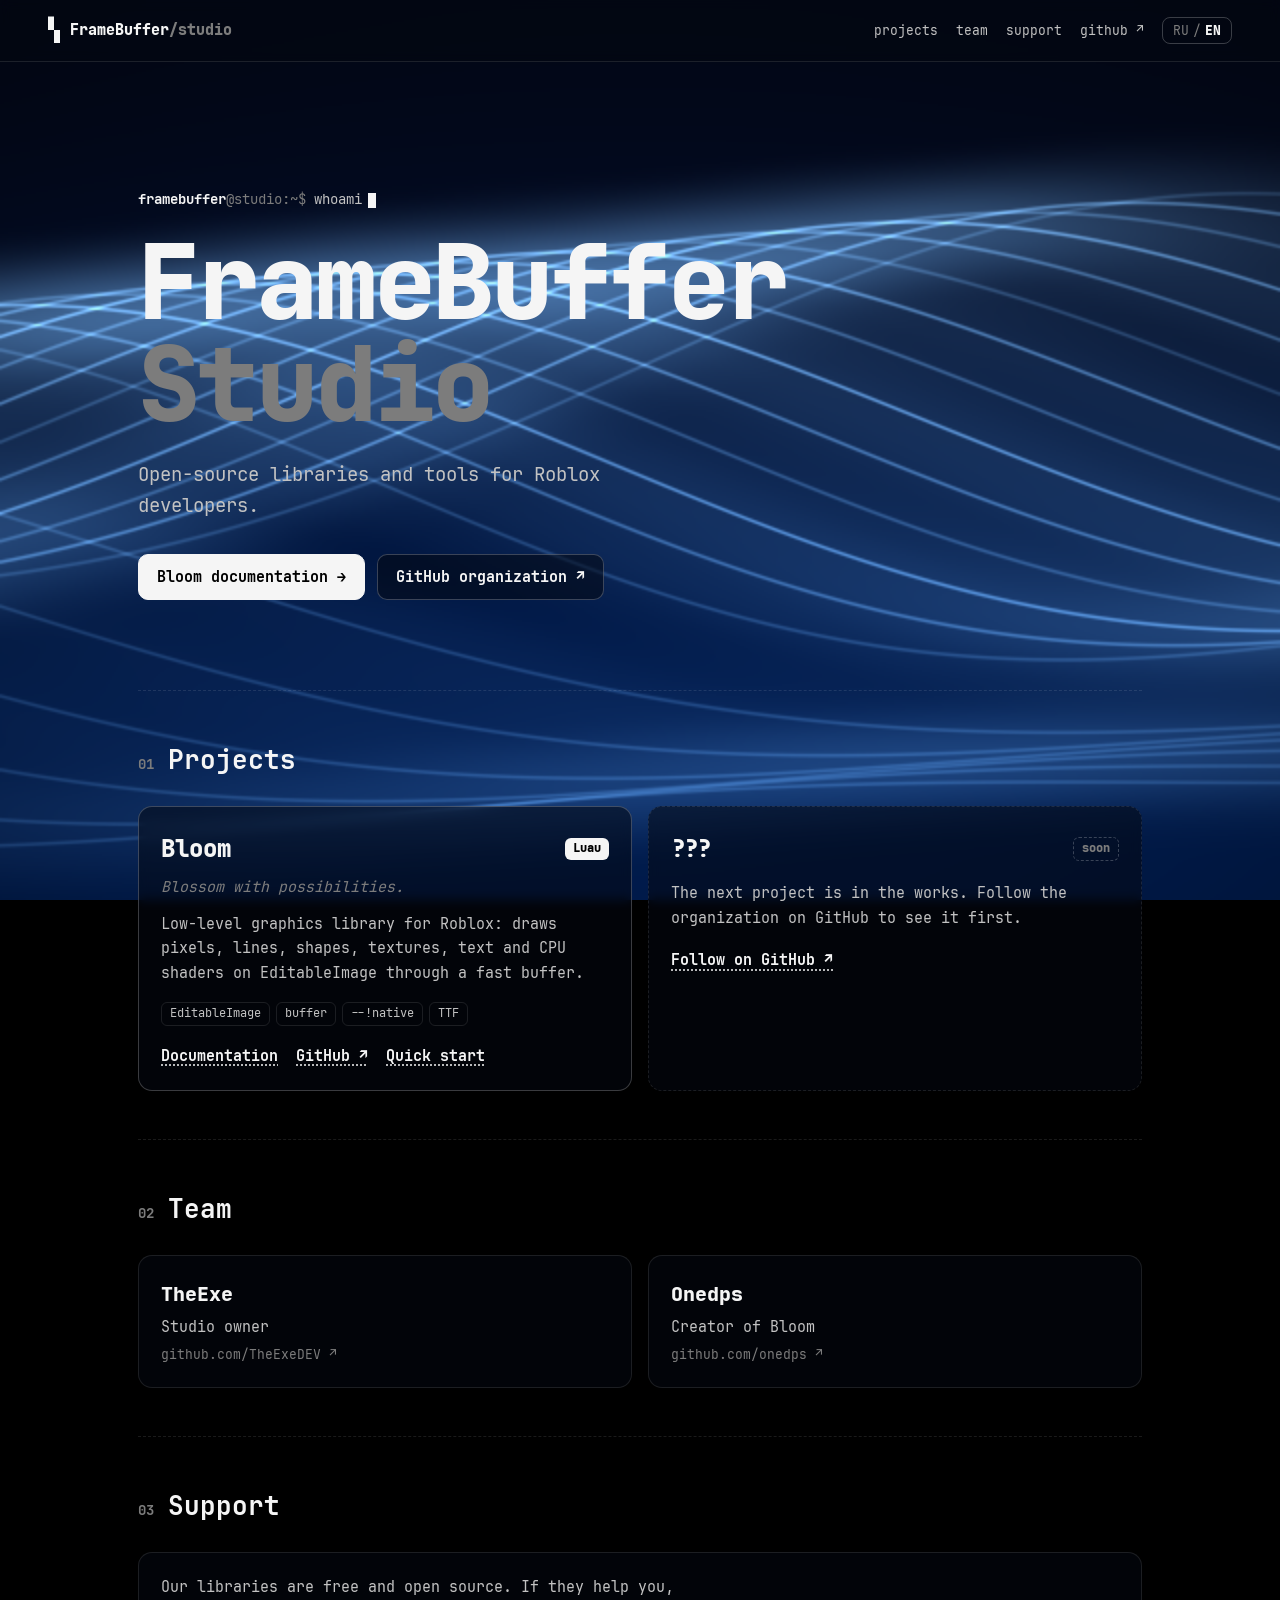
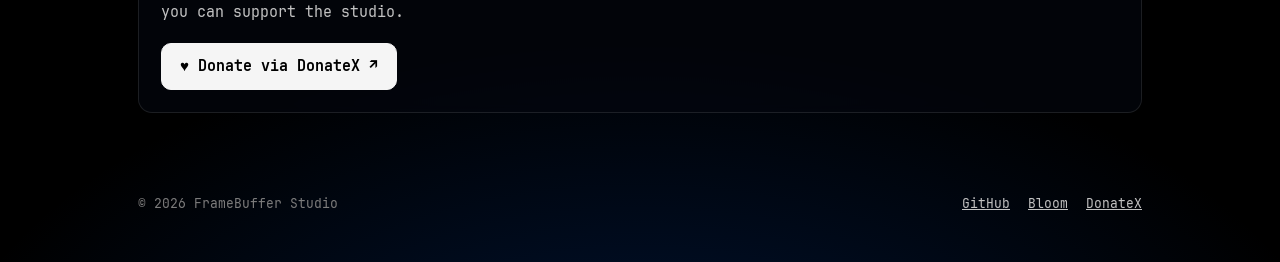
==== index.html @ 357c7b64 "Add FrameBuffer Studio home page" ====
<!doctype html>
<html lang="en">
  <head>
    <meta charset="utf-8">
    <meta name="viewport" content="width=device-width, initial-scale=1, viewport-fit=cover">
    <meta http-equiv="Content-Security-Policy" content="default-src 'none'; script-src 'self'; style-src 'self'; font-src 'self'; img-src 'self' data:; connect-src 'self'; base-uri 'none'; form-action 'none'; require-trusted-types-for 'script'; trusted-types 'none'">
    <meta name="referrer" content="no-referrer">
    <meta name="color-scheme" content="dark">
    <meta name="theme-color" content="#000000">
    <meta name="description" content="FrameBuffer Studio - open-source libraries and tools for Roblox. Home of Bloom, a low-level graphics library for EditableImage.">
    <title>FrameBuffer Studio</title>
    <link rel="icon" href="./assets/favicon.svg" type="image/svg+xml">
    <link rel="stylesheet" href="./assets/site.css">
    <script type="module" src="./assets/site.js"></script>
  </head>
  <body>
    <canvas class="backdrop" id="backdrop" aria-hidden="true"></canvas>

    <header class="topbar">
      <a class="brand" href="./">
        <span class="brand-mark" aria-hidden="true">▚</span>
        <span>FrameBuffer<span class="brand-dim">/studio</span></span>
      </a>
      <nav class="topnav" aria-label="Sections">
        <a href="#projects" data-i18n="nav.projects">projects</a>
        <a href="#team" data-i18n="nav.team">team</a>
        <a href="#support" data-i18n="nav.support">support</a>
        <a href="https://github.com/FrameBuffer-Studio" target="_blank" rel="noopener noreferrer">github ↗</a>
        <button class="lang" id="lang" type="button" aria-label="Switch language"><span data-lang="ru">RU</span><span class="lang-sep">/</span><span data-lang="en">EN</span></button>
      </nav>
    </header>

    <main class="page">
      <section class="hero">
        <p class="prompt"><span class="prompt-user">framebuffer</span><span class="prompt-dim">@studio:~$</span> <span data-i18n="hero.command">whoami</span><span class="cursor" aria-hidden="true"></span></p>
        <h1 class="title">FrameBuffer<br><span class="title-dim">Studio</span></h1>
        <p class="lead" data-i18n="hero.lead">Open-source libraries and tools for Roblox developers.</p>
        <div class="actions">
          <a class="button primary" href="./Bloom/" data-i18n="hero.docs">Bloom documentation →</a>
          <a class="button" href="https://github.com/FrameBuffer-Studio" target="_blank" rel="noopener noreferrer" data-i18n="hero.github">GitHub organization ↗</a>
        </div>
      </section>

      <section class="section" id="projects" aria-labelledby="projects-title">
        <h2 class="section-title" id="projects-title"><span class="section-index">01</span><span data-i18n="projects.title">Projects</span></h2>
        <div class="grid">
          <article class="card featured">
            <div class="card-head">
              <span class="card-name">Bloom</span>
              <span class="badge">Luau</span>
            </div>
            <p class="card-tagline">Blossom with possibilities.</p>
            <p class="card-text" data-i18n="bloom.text">Low-level graphics library for Roblox: draws pixels, lines, shapes, textures, text and CPU shaders on EditableImage through a fast buffer.</p>
            <ul class="tags">
              <li>EditableImage</li>
              <li>buffer</li>
              <li>--!native</li>
              <li>TTF</li>
            </ul>
            <div class="card-links">
              <a href="./Bloom/" data-i18n="bloom.docs">Documentation</a>
              <a href="https://github.com/FrameBuffer-Studio/Bloom" target="_blank" rel="noopener noreferrer">GitHub ↗</a>
              <a href="./Bloom/#/first-picture" data-i18n="bloom.start">Quick start</a>
            </div>
          </article>
          <article class="card placeholder">
            <div class="card-head">
              <span class="card-name">???</span>
              <span class="badge muted" data-i18n="soon.badge">soon</span>
            </div>
            <p class="card-text" data-i18n="soon.text">The next project is in the works. Follow the organization on GitHub to see it first.</p>
            <div class="card-links">
              <a href="https://github.com/FrameBuffer-Studio" target="_blank" rel="noopener noreferrer" data-i18n="soon.follow">Follow on GitHub ↗</a>
            </div>
          </article>
        </div>
      </section>

      <section class="section" id="team" aria-labelledby="team-title">
        <h2 class="section-title" id="team-title"><span class="section-index">02</span><span data-i18n="team.title">Team</span></h2>
        <div class="grid team">
          <a class="person" href="https://github.com/TheExeDEV" target="_blank" rel="noopener noreferrer">
            <span class="person-name">TheExe</span>
            <span class="person-role" data-i18n="team.owner">Studio owner</span>
            <span class="person-link">github.com/TheExeDEV ↗</span>
          </a>
          <a class="person" href="https://github.com/onedps" target="_blank" rel="noopener noreferrer">
            <span class="person-name">Onedps</span>
            <span class="person-role" data-i18n="team.creator">Creator of Bloom</span>
            <span class="person-link">github.com/onedps ↗</span>
          </a>
        </div>
      </section>

      <section class="section" id="support" aria-labelledby="support-title">
        <h2 class="section-title" id="support-title"><span class="section-index">03</span><span data-i18n="support.title">Support</span></h2>
        <div class="support">
          <p class="card-text" data-i18n="support.text">Our libraries are free and open source. If they help you, you can support the studio.</p>
          <a class="button primary" href="https://donatex.gg/donate/fbstd" target="_blank" rel="noopener noreferrer" data-i18n="support.donate">♥ Donate via DonateX ↗</a>
        </div>
      </section>
    </main>

    <footer class="footer">
      <span>© 2026 FrameBuffer Studio</span>
      <span class="footer-links">
        <a href="https://github.com/FrameBuffer-Studio" target="_blank" rel="noopener noreferrer">GitHub</a>
        <a href="./Bloom/">Bloom</a>
        <a href="https://donatex.gg/donate/fbstd" target="_blank" rel="noopener noreferrer">DonateX</a>
      </span>
    </footer>
  </body>
</html>
---- assets/site.css ----
@font-face {
  font-family: "JetBrains Mono";
  font-style: normal;
  font-weight: 400;
  font-display: swap;
  src: url("./fonts/JetBrainsMono-Regular.woff2") format("woff2");
}

@font-face {
  font-family: "JetBrains Mono";
  font-style: normal;
  font-weight: 700;
  font-display: swap;
  src: url("./fonts/JetBrainsMono-Bold.woff2") format("woff2");
}

@font-face {
  font-family: "JetBrains Mono";
  font-style: normal;
  font-weight: 800;
  font-display: swap;
  src: url("./fonts/JetBrainsMono-ExtraBold.woff2") format("woff2");
}

:root {
  color-scheme: dark;
  --font: "JetBrains Mono", ui-monospace, "Cascadia Code", Consolas, monospace;
  --bg: #000000;
  --fg: #f5f5f5;
  --fg-dim: #c2c2c2;
  --muted: #7c7c7c;
  --panel: rgba(4, 8, 18, 0.55);
  --panel-strong: rgba(4, 8, 18, 0.75);
  --border: rgba(255, 255, 255, 0.22);
  --border-soft: rgba(255, 255, 255, 0.1);
  --gutter: clamp(16px, 4vw, 48px);
}

*,
*::before,
*::after {
  box-sizing: border-box;
}

html {
  scroll-behavior: smooth;
}

body {
  margin: 0;
  min-height: 100dvh;
  background: radial-gradient(1200px 700px at 50% 110%, rgba(0, 60, 160, 0.35), transparent 60%), var(--bg);
  color: var(--fg);
  font-family: var(--font);
  font-size: 15px;
  line-height: 1.65;
  -webkit-font-smoothing: antialiased;
}

::selection {
  background: rgba(255, 255, 255, 0.25);
}

:focus-visible {
  outline: 2px solid var(--fg);
  outline-offset: 3px;
  border-radius: 4px;
}

a {
  color: inherit;
}

.backdrop {
  position: fixed;
  inset: 0;
  width: 100%;
  height: 100%;
  z-index: -1;
  pointer-events: none;
}

.topbar {
  position: sticky;
  top: 0;
  z-index: 10;
  display: flex;
  align-items: center;
  justify-content: space-between;
  gap: 16px;
  padding: 14px var(--gutter);
  border-bottom: 1px solid var(--border-soft);
  background: var(--panel);
  backdrop-filter: blur(6px);
}

.brand {
  display: inline-flex;
  align-items: center;
  gap: 10px;
  font-weight: 800;
  text-decoration: none;
  white-space: nowrap;
}

.brand-mark {
  font-size: 20px;
}

.brand-dim,
.title-dim,
.prompt-dim {
  color: var(--muted);
}

.topnav {
  display: flex;
  flex-wrap: wrap;
  align-items: center;
  justify-content: flex-end;
  gap: 4px 18px;
  font-size: 13px;
}

.topnav a {
  color: var(--fg-dim);
  text-decoration: none;
}

.topnav a:hover {
  color: var(--fg);
  text-decoration: underline;
  text-underline-offset: 4px;
}

.lang {
  padding: 2px 10px;
  border: 1px solid var(--border);
  border-radius: 8px;
  background: transparent;
  color: var(--muted);
  font: inherit;
  cursor: pointer;
}

.lang [aria-current="true"] {
  color: var(--fg);
  font-weight: 800;
}

.lang-sep {
  margin: 0 4px;
}

.page {
  width: min(1100px, 100%);
  margin: 0 auto;
  padding: 0 var(--gutter);
}

.hero {
  padding: clamp(64px, 14vh, 140px) 0 clamp(48px, 10vh, 96px);
}

.prompt {
  margin: 0 0 20px;
  color: var(--fg-dim);
  font-size: 14px;
}

.prompt-user {
  color: var(--fg);
  font-weight: 700;
}

.cursor {
  display: inline-block;
  width: 0.6em;
  height: 1.1em;
  margin-left: 6px;
  vertical-align: text-bottom;
  background: var(--fg);
  animation: blink 1.1s steps(1) infinite;
}

.title {
  margin: 0;
  font-size: clamp(44px, 9vw, 104px);
  font-weight: 800;
  line-height: 0.98;
  letter-spacing: -0.03em;
}

.lead {
  max-width: 46ch;
  margin: 24px 0 32px;
  color: var(--fg-dim);
  font-size: clamp(16px, 2vw, 19px);
}

.actions {
  display: flex;
  flex-wrap: wrap;
  gap: 12px;
}

.button {
  display: inline-flex;
  align-items: center;
  padding: 10px 18px;
  border: 1px solid var(--border);
  border-radius: 10px;
  background: var(--panel);
  color: var(--fg);
  font-weight: 700;
  text-decoration: none;
  transition: background 160ms ease, color 160ms ease, transform 160ms ease;
}

.button:hover {
  transform: translateY(-1px);
  background: var(--panel-strong);
}

.button.primary {
  border-color: var(--fg);
  background: var(--fg);
  color: #000000;
}

.button.primary:hover {
  background: #d9d9d9;
}

.section {
  padding: 48px 0;
  border-top: 1px dashed var(--border-soft);
}

.section-title {
  display: flex;
  align-items: baseline;
  gap: 14px;
  margin: 0 0 24px;
  font-size: 26px;
}

.section-index {
  color: var(--muted);
  font-size: 14px;
}

.grid {
  display: grid;
  grid-template-columns: repeat(auto-fit, minmax(min(320px, 100%), 1fr));
  gap: 16px;
}

.card,
.person,
.support {
  padding: 22px;
  border: 1px solid var(--border-soft);
  border-radius: 14px;
  background: var(--panel);
  backdrop-filter: blur(6px);
}

.card.featured {
  border-color: var(--border);
}

.card.placeholder {
  border-style: dashed;
}

.card-head {
  display: flex;
  align-items: center;
  justify-content: space-between;
  gap: 12px;
}

.card-name {
  font-size: 24px;
  font-weight: 800;
}

.badge {
  padding: 1px 8px;
  border-radius: 6px;
  background: var(--fg);
  color: #000000;
  font-size: 12px;
  font-weight: 800;
}

.badge.muted {
  border: 1px dashed var(--border);
  background: transparent;
  color: var(--muted);
}

.card-tagline {
  margin: 6px 0 0;
  color: var(--muted);
  font-style: italic;
}

.card-text {
  margin: 12px 0 0;
  color: var(--fg-dim);
}

.tags {
  display: flex;
  flex-wrap: wrap;
  gap: 6px;
  margin: 16px 0 0;
  padding: 0;
  list-style: none;
}

.tags li {
  padding: 1px 8px;
  border: 1px solid var(--border-soft);
  border-radius: 6px;
  color: var(--fg-dim);
  font-size: 12px;
}

.card-links {
  display: flex;
  flex-wrap: wrap;
  gap: 8px 18px;
  margin-top: 18px;
  font-weight: 700;
}

.card-links a {
  text-decoration: underline;
  text-decoration-style: dotted;
  text-underline-offset: 4px;
}

.card-links a:hover {
  text-decoration-style: solid;
}

.person {
  display: grid;
  gap: 4px;
  text-decoration: none;
  transition: border-color 160ms ease, transform 160ms ease;
}

.person:hover {
  border-color: var(--fg);
  transform: translateY(-2px);
}

.person-name {
  font-size: 20px;
  font-weight: 800;
}

.person-role {
  color: var(--fg-dim);
}

.person-link {
  color: var(--muted);
  font-size: 13px;
}

.support {
  display: grid;
  justify-items: start;
  gap: 18px;
}

.support .card-text {
  margin: 0;
  max-width: 60ch;
}

.footer {
  display: flex;
  flex-wrap: wrap;
  justify-content: space-between;
  gap: 12px;
  width: min(1100px, 100%);
  margin: 0 auto;
  padding: 32px var(--gutter) 48px;
  color: var(--muted);
  font-size: 13px;
}

.footer-links {
  display: flex;
  gap: 18px;
}

.footer-links a {
  color: var(--fg-dim);
}

@keyframes blink {
  50% {
    opacity: 0;
  }
}

@media (max-width: 640px) {
  .topbar {
    flex-direction: column;
    align-items: flex-start;
  }

  .topnav {
    justify-content: flex-start;
  }
}
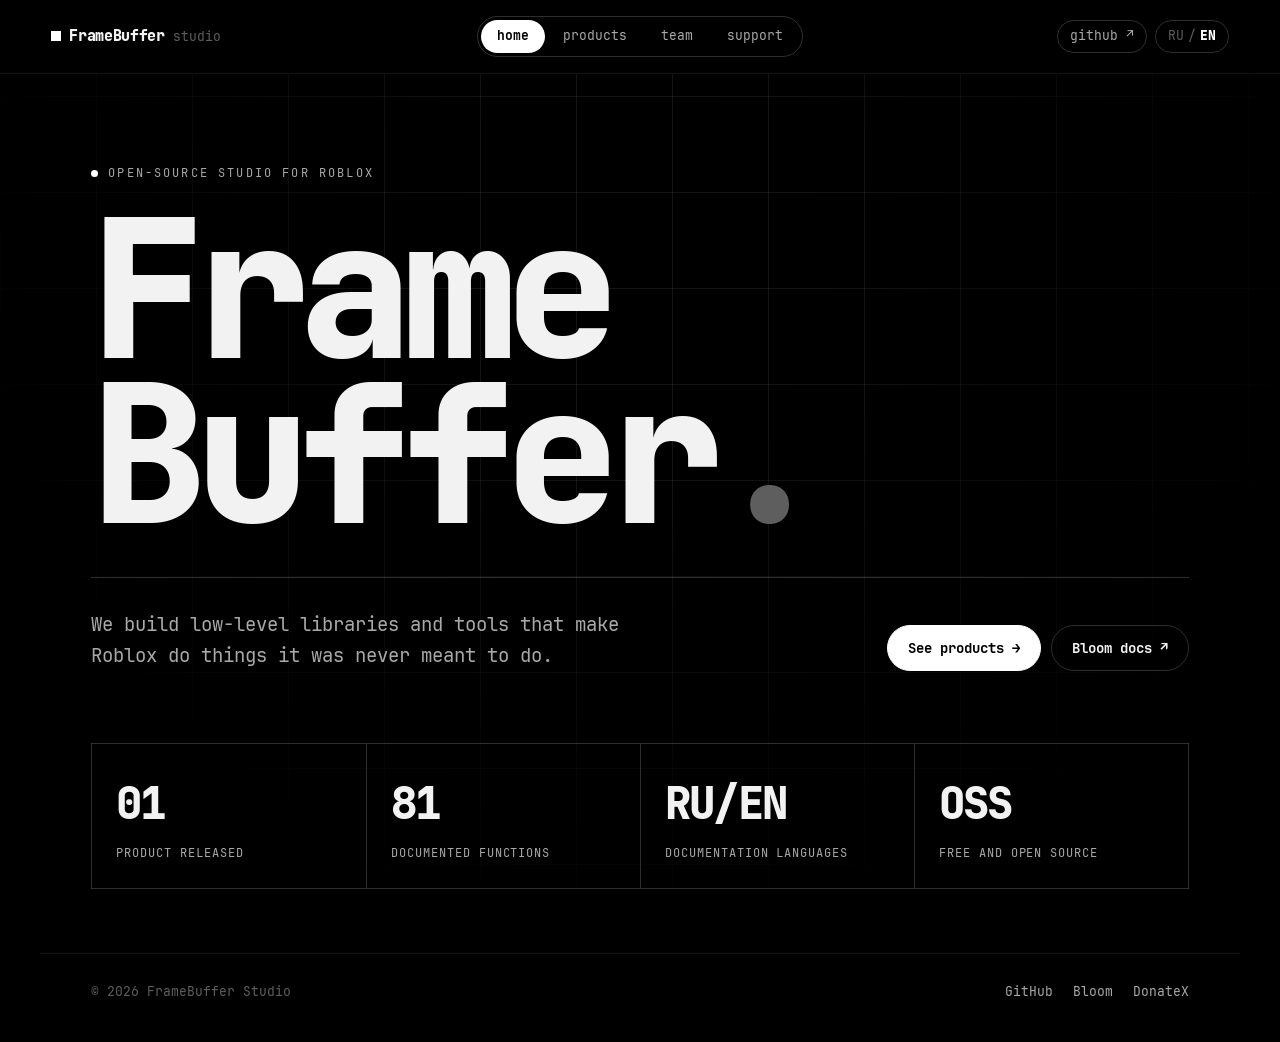
==== commit aa68230c: "Redesign home page with products tab" ====
--- a/index.html
+++ b/index.html
@@ -14,77 +14,104 @@
     <script type="module" src="./assets/site.js"></script>
   </head>
   <body>
-    <canvas class="backdrop" id="backdrop" aria-hidden="true"></canvas>
+    <div class="grid-lines" aria-hidden="true"></div>
 
     <header class="topbar">
-      <a class="brand" href="./">
-        <span class="brand-mark" aria-hidden="true">▚</span>
-        <span>FrameBuffer<span class="brand-dim">/studio</span></span>
+      <a class="brand" href="#/home">
+        <span class="brand-mark" aria-hidden="true"></span>
+        <span class="brand-name">FrameBuffer</span>
+        <span class="brand-dim">studio</span>
       </a>
-      <nav class="topnav" aria-label="Sections">
-        <a href="#projects" data-i18n="nav.projects">projects</a>
-        <a href="#team" data-i18n="nav.team">team</a>
-        <a href="#support" data-i18n="nav.support">support</a>
-        <a href="https://github.com/FrameBuffer-Studio" target="_blank" rel="noopener noreferrer">github ↗</a>
-        <button class="lang" id="lang" type="button" aria-label="Switch language"><span data-lang="ru">RU</span><span class="lang-sep">/</span><span data-lang="en">EN</span></button>
+      <nav class="tabs" role="tablist" aria-label="Sections">
+        <a class="tab" role="tab" href="#/home" data-view="home" data-i18n="tab.home">home</a>
+        <a class="tab" role="tab" href="#/products" data-view="products" data-i18n="tab.products">products</a>
+        <a class="tab" role="tab" href="#/team" data-view="team" data-i18n="tab.team">team</a>
+        <a class="tab" role="tab" href="#/support" data-view="support" data-i18n="tab.support">support</a>
       </nav>
+      <div class="topbar-actions">
+        <a class="pill" href="https://github.com/FrameBuffer-Studio" target="_blank" rel="noopener noreferrer">github ↗</a>
+        <button class="pill lang" id="lang" type="button" aria-label="Switch language"><span data-lang="ru">RU</span><span class="lang-sep">/</span><span data-lang="en">EN</span></button>
+      </div>
     </header>
 
     <main class="page">
-      <section class="hero">
-        <p class="prompt"><span class="prompt-user">framebuffer</span><span class="prompt-dim">@studio:~$</span> <span data-i18n="hero.command">whoami</span><span class="cursor" aria-hidden="true"></span></p>
-        <h1 class="title">FrameBuffer<br><span class="title-dim">Studio</span></h1>
-        <p class="lead" data-i18n="hero.lead">Open-source libraries and tools for Roblox developers.</p>
-        <div class="actions">
-          <a class="button primary" href="./Bloom/" data-i18n="hero.docs">Bloom documentation →</a>
-          <a class="button" href="https://github.com/FrameBuffer-Studio" target="_blank" rel="noopener noreferrer" data-i18n="hero.github">GitHub organization ↗</a>
+      <section class="view" id="view-home" role="tabpanel" data-view="home">
+        <div class="hero">
+          <p class="eyebrow"><span class="dot" aria-hidden="true"></span><span data-i18n="home.eyebrow">open-source studio for roblox</span></p>
+          <h1 class="display">Frame<br>Buffer<span class="display-dot">.</span></h1>
+          <div class="hero-row">
+            <p class="lead" data-i18n="home.lead">We build low-level libraries and tools that make Roblox do things it was never meant to do.</p>
+            <div class="hero-actions">
+              <a class="button solid" href="#/products" data-i18n="home.products">See products →</a>
+              <a class="button" href="./Bloom/" data-i18n="home.docs">Bloom docs ↗</a>
+            </div>
+          </div>
+        </div>
+
+        <div class="stats">
+          <div class="stat"><span class="stat-value">01</span><span class="stat-label" data-i18n="stat.products">product released</span></div>
+          <div class="stat"><span class="stat-value">81</span><span class="stat-label" data-i18n="stat.functions">documented functions</span></div>
+          <div class="stat"><span class="stat-value">RU/EN</span><span class="stat-label" data-i18n="stat.languages">documentation languages</span></div>
+          <div class="stat"><span class="stat-value">OSS</span><span class="stat-label" data-i18n="stat.license">free and open source</span></div>
         </div>
       </section>
 
-      <section class="section" id="projects" aria-labelledby="projects-title">
-        <h2 class="section-title" id="projects-title"><span class="section-index">01</span><span data-i18n="projects.title">Projects</span></h2>
-        <div class="grid">
-          <article class="card featured">
-            <div class="card-head">
-              <span class="card-name">Bloom</span>
-              <span class="badge">Luau</span>
+      <section class="view" id="view-products" role="tabpanel" data-view="products" hidden>
+        <header class="view-head">
+          <p class="eyebrow"><span class="index">01</span><span data-i18n="products.eyebrow">everything we ship</span></p>
+          <h2 class="heading" data-i18n="products.title">Products</h2>
+        </header>
+
+        <div class="products">
+          <article class="product">
+            <div class="product-top">
+              <span class="product-number">P-001</span>
+              <span class="status live" data-i18n="status.live">released</span>
             </div>
-            <p class="card-tagline">Blossom with possibilities.</p>
-            <p class="card-text" data-i18n="bloom.text">Low-level graphics library for Roblox: draws pixels, lines, shapes, textures, text and CPU shaders on EditableImage through a fast buffer.</p>
-            <ul class="tags">
-              <li>EditableImage</li>
-              <li>buffer</li>
-              <li>--!native</li>
-              <li>TTF</li>
-            </ul>
-            <div class="card-links">
-              <a href="./Bloom/" data-i18n="bloom.docs">Documentation</a>
-              <a href="https://github.com/FrameBuffer-Studio/Bloom" target="_blank" rel="noopener noreferrer">GitHub ↗</a>
-              <a href="./Bloom/#/first-picture" data-i18n="bloom.start">Quick start</a>
+            <h3 class="product-name">Bloom</h3>
+            <p class="product-tagline">Blossom with possibilities.</p>
+            <p class="product-text" data-i18n="bloom.text">Low-level graphics library for Roblox: draws pixels, lines, shapes, textures, text and CPU shaders on EditableImage through a fast buffer.</p>
+            <dl class="specs">
+              <div><dt data-i18n="spec.language">language</dt><dd>Luau · --!strict · --!native</dd></div>
+              <div><dt data-i18n="spec.target">target</dt><dd>EditableImage + buffer</dd></div>
+              <div><dt data-i18n="spec.features">features</dt><dd data-i18n="bloom.features">tiles, shapes, textures, TTF fonts, CPU shaders, scheduler</dd></div>
+              <div><dt data-i18n="spec.license">license</dt><dd>Apache-2.0</dd></div>
+            </dl>
+            <div class="product-links">
+              <a class="button solid" href="./Bloom/" data-i18n="bloom.docs">Documentation →</a>
+              <a class="button" href="./Bloom/#/first-picture" data-i18n="bloom.start">Quick start</a>
+              <a class="button" href="https://github.com/FrameBuffer-Studio/Bloom" target="_blank" rel="noopener noreferrer">GitHub ↗</a>
             </div>
           </article>
-          <article class="card placeholder">
-            <div class="card-head">
-              <span class="card-name">???</span>
-              <span class="badge muted" data-i18n="soon.badge">soon</span>
+
+          <article class="product upcoming">
+            <div class="product-top">
+              <span class="product-number">P-002</span>
+              <span class="status" data-i18n="status.soon">in development</span>
             </div>
-            <p class="card-text" data-i18n="soon.text">The next project is in the works. Follow the organization on GitHub to see it first.</p>
-            <div class="card-links">
-              <a href="https://github.com/FrameBuffer-Studio" target="_blank" rel="noopener noreferrer" data-i18n="soon.follow">Follow on GitHub ↗</a>
+            <h3 class="product-name">???</h3>
+            <p class="product-text" data-i18n="soon.text">The next product is in the works. Follow the organization on GitHub to see it first.</p>
+            <div class="product-links">
+              <a class="button" href="https://github.com/FrameBuffer-Studio" target="_blank" rel="noopener noreferrer" data-i18n="soon.follow">Follow on GitHub ↗</a>
             </div>
           </article>
         </div>
       </section>
 
-      <section class="section" id="team" aria-labelledby="team-title">
-        <h2 class="section-title" id="team-title"><span class="section-index">02</span><span data-i18n="team.title">Team</span></h2>
-        <div class="grid team">
+      <section class="view" id="view-team" role="tabpanel" data-view="team" hidden>
+        <header class="view-head">
+          <p class="eyebrow"><span class="index">02</span><span data-i18n="team.eyebrow">people behind the studio</span></p>
+          <h2 class="heading" data-i18n="team.title">Team</h2>
+        </header>
+        <div class="people">
           <a class="person" href="https://github.com/TheExeDEV" target="_blank" rel="noopener noreferrer">
+            <span class="person-initial" aria-hidden="true">T</span>
             <span class="person-name">TheExe</span>
             <span class="person-role" data-i18n="team.owner">Studio owner</span>
             <span class="person-link">github.com/TheExeDEV ↗</span>
           </a>
           <a class="person" href="https://github.com/onedps" target="_blank" rel="noopener noreferrer">
+            <span class="person-initial" aria-hidden="true">O</span>
             <span class="person-name">Onedps</span>
             <span class="person-role" data-i18n="team.creator">Creator of Bloom</span>
             <span class="person-link">github.com/onedps ↗</span>
@@ -92,11 +119,14 @@
         </div>
       </section>
 
-      <section class="section" id="support" aria-labelledby="support-title">
-        <h2 class="section-title" id="support-title"><span class="section-index">03</span><span data-i18n="support.title">Support</span></h2>
+      <section class="view" id="view-support" role="tabpanel" data-view="support" hidden>
+        <header class="view-head">
+          <p class="eyebrow"><span class="index">03</span><span data-i18n="support.eyebrow">keep it free</span></p>
+          <h2 class="heading" data-i18n="support.title">Support</h2>
+        </header>
         <div class="support">
-          <p class="card-text" data-i18n="support.text">Our libraries are free and open source. If they help you, you can support the studio.</p>
-          <a class="button primary" href="https://donatex.gg/donate/fbstd" target="_blank" rel="noopener noreferrer" data-i18n="support.donate">♥ Donate via DonateX ↗</a>
+          <p class="lead" data-i18n="support.text">Our libraries are free and open source. If they help you, you can support the studio.</p>
+          <a class="button solid big" href="https://donatex.gg/donate/fbstd" target="_blank" rel="noopener noreferrer" data-i18n="support.donate">♥ Donate via DonateX ↗</a>
         </div>
       </section>
     </main>
--- a/assets/site.css
+++ b/assets/site.css
@@ -25,15 +25,15 @@
 :root {
   color-scheme: dark;
   --font: "JetBrains Mono", ui-monospace, "Cascadia Code", Consolas, monospace;
-  --bg: #000000;
-  --fg: #f5f5f5;
-  --fg-dim: #c2c2c2;
-  --muted: #7c7c7c;
-  --panel: rgba(4, 8, 18, 0.55);
-  --panel-strong: rgba(4, 8, 18, 0.75);
-  --border: rgba(255, 255, 255, 0.22);
-  --border-soft: rgba(255, 255, 255, 0.1);
-  --gutter: clamp(16px, 4vw, 48px);
+  --black: #000000;
+  --white: #ffffff;
+  --fg: #f2f2f2;
+  --fg-dim: #a8a8a8;
+  --muted: #5e5e5e;
+  --line: rgba(255, 255, 255, 0.08);
+  --line-strong: rgba(255, 255, 255, 0.18);
+  --gutter: clamp(16px, 4vw, 56px);
+  --ease: cubic-bezier(0.2, 0.9, 0.2, 1);
 }
 
 *,
@@ -42,346 +42,480 @@
   box-sizing: border-box;
 }
 
-html {
-  scroll-behavior: smooth;
-}
-
 body {
   margin: 0;
   min-height: 100dvh;
-  background: radial-gradient(1200px 700px at 50% 110%, rgba(0, 60, 160, 0.35), transparent 60%), var(--bg);
+  display: flex;
+  flex-direction: column;
+  background: var(--black);
   color: var(--fg);
   font-family: var(--font);
   font-size: 15px;
-  line-height: 1.65;
+  line-height: 1.6;
   -webkit-font-smoothing: antialiased;
 }
 
 ::selection {
-  background: rgba(255, 255, 255, 0.25);
+  background: var(--white);
+  color: var(--black);
 }
 
 :focus-visible {
-  outline: 2px solid var(--fg);
-  outline-offset: 3px;
-  border-radius: 4px;
+  outline: 1px solid var(--white);
+  outline-offset: 4px;
 }
 
 a {
   color: inherit;
 }
 
-.backdrop {
+.grid-lines {
   position: fixed;
   inset: 0;
-  width: 100%;
-  height: 100%;
   z-index: -1;
   pointer-events: none;
+  background-image:
+    linear-gradient(to right, var(--line) 1px, transparent 1px),
+    linear-gradient(to bottom, var(--line) 1px, transparent 1px);
+  background-size: 96px 96px;
+  mask-image: radial-gradient(ellipse at 50% 30%, #000 20%, transparent 75%);
 }
 
 .topbar {
   position: sticky;
   top: 0;
   z-index: 10;
-  display: flex;
+  display: grid;
+  grid-template-columns: 1fr auto 1fr;
   align-items: center;
-  justify-content: space-between;
   gap: 16px;
-  padding: 14px var(--gutter);
-  border-bottom: 1px solid var(--border-soft);
-  background: var(--panel);
-  backdrop-filter: blur(6px);
+  padding: 16px var(--gutter);
+  border-bottom: 1px solid var(--line);
+  background: rgba(0, 0, 0, 0.82);
+  backdrop-filter: blur(8px);
 }
 
 .brand {
   display: inline-flex;
+  align-items: baseline;
+  gap: 8px;
+  text-decoration: none;
+  white-space: nowrap;
+}
+
+.brand-mark {
+  width: 10px;
+  height: 10px;
+  align-self: center;
+  background: var(--white);
+}
+
+.brand-name {
+  font-weight: 800;
+  letter-spacing: -0.02em;
+}
+
+.brand-dim {
+  color: var(--muted);
+  font-size: 13px;
+}
+
+.tabs {
+  display: flex;
+  gap: 2px;
+  padding: 3px;
+  border: 1px solid var(--line-strong);
+  border-radius: 999px;
+}
+
+.tab {
+  padding: 6px 16px;
+  border-radius: 999px;
+  color: var(--fg-dim);
+  font-size: 13px;
+  text-decoration: none;
+  transition: background 200ms var(--ease), color 200ms var(--ease);
+}
+
+.tab:hover {
+  color: var(--fg);
+}
+
+.tab[aria-selected="true"] {
+  background: var(--white);
+  color: var(--black);
+  font-weight: 700;
+}
+
+.topbar-actions {
+  display: flex;
+  justify-content: flex-end;
+  gap: 8px;
+}
+
+.pill {
+  padding: 5px 12px;
+  border: 1px solid var(--line-strong);
+  border-radius: 999px;
+  background: transparent;
+  color: var(--fg-dim);
+  font: inherit;
+  font-size: 13px;
+  text-decoration: none;
+  cursor: pointer;
+  transition: border-color 200ms var(--ease), color 200ms var(--ease);
+}
+
+.pill:hover {
+  border-color: var(--white);
+  color: var(--fg);
+}
+
+.lang [data-lang] {
+  color: var(--muted);
+}
+
+.lang [aria-current="true"] {
+  color: var(--white);
+  font-weight: 800;
+}
+
+.lang-sep {
+  margin: 0 4px;
+  color: var(--muted);
+}
+
+.page {
+  flex: 1;
+  width: min(1200px, 100%);
+  margin: 0 auto;
+  padding: 0 var(--gutter);
+}
+
+.view {
+  padding: clamp(48px, 10vh, 120px) 0 64px;
+  animation: rise 500ms var(--ease) both;
+}
+
+.eyebrow {
+  display: flex;
   align-items: center;
   gap: 10px;
-  font-weight: 800;
-  text-decoration: none;
-  white-space: nowrap;
-}
-
-.brand-mark {
-  font-size: 20px;
-}
-
-.brand-dim,
-.title-dim,
-.prompt-dim {
-  color: var(--muted);
-}
-
-.topnav {
+  margin: 0 0 24px;
+  color: var(--fg-dim);
+  font-size: 12px;
+  letter-spacing: 0.18em;
+  text-transform: uppercase;
+}
+
+.dot {
+  width: 7px;
+  height: 7px;
+  border-radius: 50%;
+  background: var(--white);
+  animation: pulse 2.4s ease-in-out infinite;
+}
+
+.index {
+  padding: 1px 7px;
+  border: 1px solid var(--line-strong);
+  border-radius: 4px;
+  color: var(--fg);
+}
+
+.display {
+  margin: 0;
+  font-size: clamp(64px, 15vw, 200px);
+  font-weight: 800;
+  line-height: 0.86;
+  letter-spacing: -0.06em;
+}
+
+.display-dot {
+  color: var(--muted);
+}
+
+.hero-row {
+  display: grid;
+  grid-template-columns: minmax(0, 1fr) auto;
+  align-items: end;
+  gap: 32px;
+  margin-top: 40px;
+  padding-top: 32px;
+  border-top: 1px solid var(--line-strong);
+}
+
+.lead {
+  max-width: 48ch;
+  margin: 0;
+  color: var(--fg-dim);
+  font-size: clamp(16px, 1.8vw, 19px);
+}
+
+.hero-actions {
   display: flex;
   flex-wrap: wrap;
-  align-items: center;
-  justify-content: flex-end;
-  gap: 4px 18px;
-  font-size: 13px;
-}
-
-.topnav a {
-  color: var(--fg-dim);
-  text-decoration: none;
-}
-
-.topnav a:hover {
-  color: var(--fg);
-  text-decoration: underline;
-  text-underline-offset: 4px;
-}
-
-.lang {
-  padding: 2px 10px;
-  border: 1px solid var(--border);
-  border-radius: 8px;
-  background: transparent;
-  color: var(--muted);
-  font: inherit;
-  cursor: pointer;
-}
-
-.lang [aria-current="true"] {
-  color: var(--fg);
-  font-weight: 800;
-}
-
-.lang-sep {
-  margin: 0 4px;
-}
-
-.page {
-  width: min(1100px, 100%);
-  margin: 0 auto;
-  padding: 0 var(--gutter);
-}
-
-.hero {
-  padding: clamp(64px, 14vh, 140px) 0 clamp(48px, 10vh, 96px);
-}
-
-.prompt {
-  margin: 0 0 20px;
-  color: var(--fg-dim);
-  font-size: 14px;
-}
-
-.prompt-user {
-  color: var(--fg);
-  font-weight: 700;
-}
-
-.cursor {
-  display: inline-block;
-  width: 0.6em;
-  height: 1.1em;
-  margin-left: 6px;
-  vertical-align: text-bottom;
-  background: var(--fg);
-  animation: blink 1.1s steps(1) infinite;
-}
-
-.title {
-  margin: 0;
-  font-size: clamp(44px, 9vw, 104px);
-  font-weight: 800;
-  line-height: 0.98;
-  letter-spacing: -0.03em;
-}
-
-.lead {
-  max-width: 46ch;
-  margin: 24px 0 32px;
-  color: var(--fg-dim);
-  font-size: clamp(16px, 2vw, 19px);
-}
-
-.actions {
-  display: flex;
-  flex-wrap: wrap;
-  gap: 12px;
+  gap: 10px;
 }
 
 .button {
   display: inline-flex;
   align-items: center;
-  padding: 10px 18px;
-  border: 1px solid var(--border);
-  border-radius: 10px;
-  background: var(--panel);
+  justify-content: center;
+  padding: 11px 20px;
+  border: 1px solid var(--line-strong);
+  border-radius: 999px;
   color: var(--fg);
+  font-size: 14px;
   font-weight: 700;
   text-decoration: none;
-  transition: background 160ms ease, color 160ms ease, transform 160ms ease;
+  white-space: nowrap;
+  transition: background 200ms var(--ease), color 200ms var(--ease), border-color 200ms var(--ease);
 }
 
 .button:hover {
-  transform: translateY(-1px);
-  background: var(--panel-strong);
-}
-
-.button.primary {
-  border-color: var(--fg);
-  background: var(--fg);
-  color: #000000;
-}
-
-.button.primary:hover {
-  background: #d9d9d9;
-}
-
-.section {
-  padding: 48px 0;
-  border-top: 1px dashed var(--border-soft);
-}
-
-.section-title {
-  display: flex;
-  align-items: baseline;
+  border-color: var(--white);
+}
+
+.button.solid {
+  border-color: var(--white);
+  background: var(--white);
+  color: var(--black);
+}
+
+.button.solid:hover {
+  background: transparent;
+  color: var(--white);
+}
+
+.button.big {
+  padding: 16px 28px;
+  font-size: 16px;
+}
+
+.stats {
+  display: grid;
+  grid-template-columns: repeat(4, minmax(0, 1fr));
+  margin-top: 72px;
+  border: 1px solid var(--line-strong);
+}
+
+.stat {
+  display: grid;
+  gap: 6px;
+  padding: 24px;
+}
+
+.stat + .stat {
+  border-left: 1px solid var(--line-strong);
+}
+
+.stat-value {
+  font-size: clamp(28px, 4vw, 44px);
+  font-weight: 800;
+  letter-spacing: -0.04em;
+}
+
+.stat-label {
+  color: var(--fg-dim);
+  font-size: 12px;
+  letter-spacing: 0.08em;
+  text-transform: uppercase;
+}
+
+.view-head {
+  margin-bottom: 40px;
+}
+
+.heading {
+  margin: 0;
+  font-size: clamp(48px, 9vw, 120px);
+  font-weight: 800;
+  line-height: 0.9;
+  letter-spacing: -0.05em;
+}
+
+.products {
+  display: grid;
+  gap: 1px;
+  border: 1px solid var(--line-strong);
+  background: var(--line-strong);
+}
+
+.product {
+  display: grid;
   gap: 14px;
-  margin: 0 0 24px;
-  font-size: 26px;
-}
-
-.section-index {
-  color: var(--muted);
-  font-size: 14px;
-}
-
-.grid {
-  display: grid;
-  grid-template-columns: repeat(auto-fit, minmax(min(320px, 100%), 1fr));
-  gap: 16px;
-}
-
-.card,
-.person,
+  padding: clamp(24px, 4vw, 48px);
+  background: var(--black);
+  transition: background 300ms var(--ease);
+}
+
+.product:hover {
+  background: #070707;
+}
+
+.product.upcoming {
+  color: var(--fg-dim);
+}
+
+.product-top {
+  display: flex;
+  justify-content: space-between;
+  align-items: center;
+  font-size: 12px;
+  letter-spacing: 0.12em;
+  text-transform: uppercase;
+}
+
+.product-number {
+  color: var(--muted);
+}
+
+.status {
+  display: inline-flex;
+  align-items: center;
+  gap: 8px;
+  padding: 3px 10px;
+  border: 1px solid var(--line-strong);
+  border-radius: 999px;
+  color: var(--fg-dim);
+}
+
+.status::before {
+  content: "";
+  width: 6px;
+  height: 6px;
+  border-radius: 50%;
+  background: var(--muted);
+}
+
+.status.live {
+  color: var(--fg);
+}
+
+.status.live::before {
+  background: var(--white);
+  animation: pulse 2.4s ease-in-out infinite;
+}
+
+.product-name {
+  margin: 8px 0 0;
+  font-size: clamp(44px, 7vw, 88px);
+  font-weight: 800;
+  line-height: 0.95;
+  letter-spacing: -0.05em;
+}
+
+.product-tagline {
+  margin: 0;
+  color: var(--muted);
+  font-style: italic;
+}
+
+.product-text {
+  max-width: 62ch;
+  margin: 0;
+  color: var(--fg-dim);
+  font-size: 16px;
+}
+
+.specs {
+  display: grid;
+  grid-template-columns: repeat(auto-fit, minmax(220px, 1fr));
+  gap: 1px;
+  margin: 12px 0 0;
+  border: 1px solid var(--line);
+  background: var(--line);
+}
+
+.specs div {
+  padding: 14px 16px;
+  background: var(--black);
+}
+
+.specs dt {
+  color: var(--muted);
+  font-size: 11px;
+  letter-spacing: 0.14em;
+  text-transform: uppercase;
+}
+
+.specs dd {
+  margin: 4px 0 0;
+  font-size: 13px;
+}
+
+.product-links {
+  display: flex;
+  flex-wrap: wrap;
+  gap: 10px;
+  margin-top: 8px;
+}
+
+.people {
+  display: grid;
+  grid-template-columns: repeat(auto-fit, minmax(min(300px, 100%), 1fr));
+  gap: 1px;
+  border: 1px solid var(--line-strong);
+  background: var(--line-strong);
+}
+
+.person {
+  display: grid;
+  gap: 6px;
+  padding: 32px;
+  background: var(--black);
+  text-decoration: none;
+  transition: background 300ms var(--ease), color 300ms var(--ease);
+}
+
+.person-initial {
+  display: grid;
+  place-items: center;
+  width: 56px;
+  height: 56px;
+  margin-bottom: 12px;
+  border: 1px solid var(--line-strong);
+  border-radius: 50%;
+  font-size: 22px;
+  font-weight: 800;
+}
+
+.person-name {
+  font-size: 28px;
+  font-weight: 800;
+  letter-spacing: -0.03em;
+}
+
+.person-role {
+  color: var(--fg-dim);
+}
+
+.person-link {
+  color: var(--muted);
+  font-size: 13px;
+}
+
+.person:hover {
+  background: var(--white);
+  color: var(--black);
+}
+
+.person:hover .person-role,
+.person:hover .person-link {
+  color: #333333;
+}
+
+.person:hover .person-initial {
+  border-color: var(--black);
+}
+
 .support {
-  padding: 22px;
-  border: 1px solid var(--border-soft);
-  border-radius: 14px;
-  background: var(--panel);
-  backdrop-filter: blur(6px);
-}
-
-.card.featured {
-  border-color: var(--border);
-}
-
-.card.placeholder {
-  border-style: dashed;
-}
-
-.card-head {
-  display: flex;
-  align-items: center;
-  justify-content: space-between;
-  gap: 12px;
-}
-
-.card-name {
-  font-size: 24px;
-  font-weight: 800;
-}
-
-.badge {
-  padding: 1px 8px;
-  border-radius: 6px;
-  background: var(--fg);
-  color: #000000;
-  font-size: 12px;
-  font-weight: 800;
-}
-
-.badge.muted {
-  border: 1px dashed var(--border);
-  background: transparent;
-  color: var(--muted);
-}
-
-.card-tagline {
-  margin: 6px 0 0;
-  color: var(--muted);
-  font-style: italic;
-}
-
-.card-text {
-  margin: 12px 0 0;
-  color: var(--fg-dim);
-}
-
-.tags {
-  display: flex;
-  flex-wrap: wrap;
-  gap: 6px;
-  margin: 16px 0 0;
-  padding: 0;
-  list-style: none;
-}
-
-.tags li {
-  padding: 1px 8px;
-  border: 1px solid var(--border-soft);
-  border-radius: 6px;
-  color: var(--fg-dim);
-  font-size: 12px;
-}
-
-.card-links {
-  display: flex;
-  flex-wrap: wrap;
-  gap: 8px 18px;
-  margin-top: 18px;
-  font-weight: 700;
-}
-
-.card-links a {
-  text-decoration: underline;
-  text-decoration-style: dotted;
-  text-underline-offset: 4px;
-}
-
-.card-links a:hover {
-  text-decoration-style: solid;
-}
-
-.person {
-  display: grid;
-  gap: 4px;
-  text-decoration: none;
-  transition: border-color 160ms ease, transform 160ms ease;
-}
-
-.person:hover {
-  border-color: var(--fg);
-  transform: translateY(-2px);
-}
-
-.person-name {
-  font-size: 20px;
-  font-weight: 800;
-}
-
-.person-role {
-  color: var(--fg-dim);
-}
-
-.person-link {
-  color: var(--muted);
-  font-size: 13px;
-}
-
-.support {
   display: grid;
   justify-items: start;
-  gap: 18px;
-}
-
-.support .card-text {
-  margin: 0;
-  max-width: 60ch;
+  gap: 32px;
+  padding: clamp(24px, 4vw, 48px);
+  border: 1px solid var(--line-strong);
 }
 
 .footer {
@@ -389,35 +523,79 @@
   flex-wrap: wrap;
   justify-content: space-between;
   gap: 12px;
-  width: min(1100px, 100%);
+  width: min(1200px, 100%);
   margin: 0 auto;
-  padding: 32px var(--gutter) 48px;
+  padding: 28px var(--gutter) 40px;
+  border-top: 1px solid var(--line);
   color: var(--muted);
   font-size: 13px;
 }
 
 .footer-links {
   display: flex;
-  gap: 18px;
+  gap: 20px;
 }
 
 .footer-links a {
   color: var(--fg-dim);
-}
-
-@keyframes blink {
+  text-decoration: none;
+}
+
+.footer-links a:hover {
+  color: var(--white);
+}
+
+@keyframes rise {
+  from {
+    opacity: 0;
+    transform: translateY(12px);
+  }
+  to {
+    opacity: 1;
+    transform: none;
+  }
+}
+
+@keyframes pulse {
   50% {
-    opacity: 0;
-  }
-}
-
-@media (max-width: 640px) {
+    opacity: 0.3;
+  }
+}
+
+@media (max-width: 900px) {
   .topbar {
-    flex-direction: column;
-    align-items: flex-start;
-  }
-
-  .topnav {
-    justify-content: flex-start;
-  }
-}
+    grid-template-columns: 1fr auto;
+  }
+
+  .tabs {
+    grid-column: 1 / -1;
+    grid-row: 2;
+    justify-self: start;
+    overflow-x: auto;
+    max-width: 100%;
+  }
+
+  .hero-row {
+    grid-template-columns: minmax(0, 1fr);
+  }
+
+  .stats {
+    grid-template-columns: repeat(2, minmax(0, 1fr));
+  }
+
+  .stat:nth-child(3) {
+    border-left: 0;
+  }
+
+  .stat:nth-child(n + 3) {
+    border-top: 1px solid var(--line-strong);
+  }
+}
+
+@media (prefers-reduced-motion: reduce) {
+  .view,
+  .dot,
+  .status.live::before {
+    animation: none;
+  }
+}
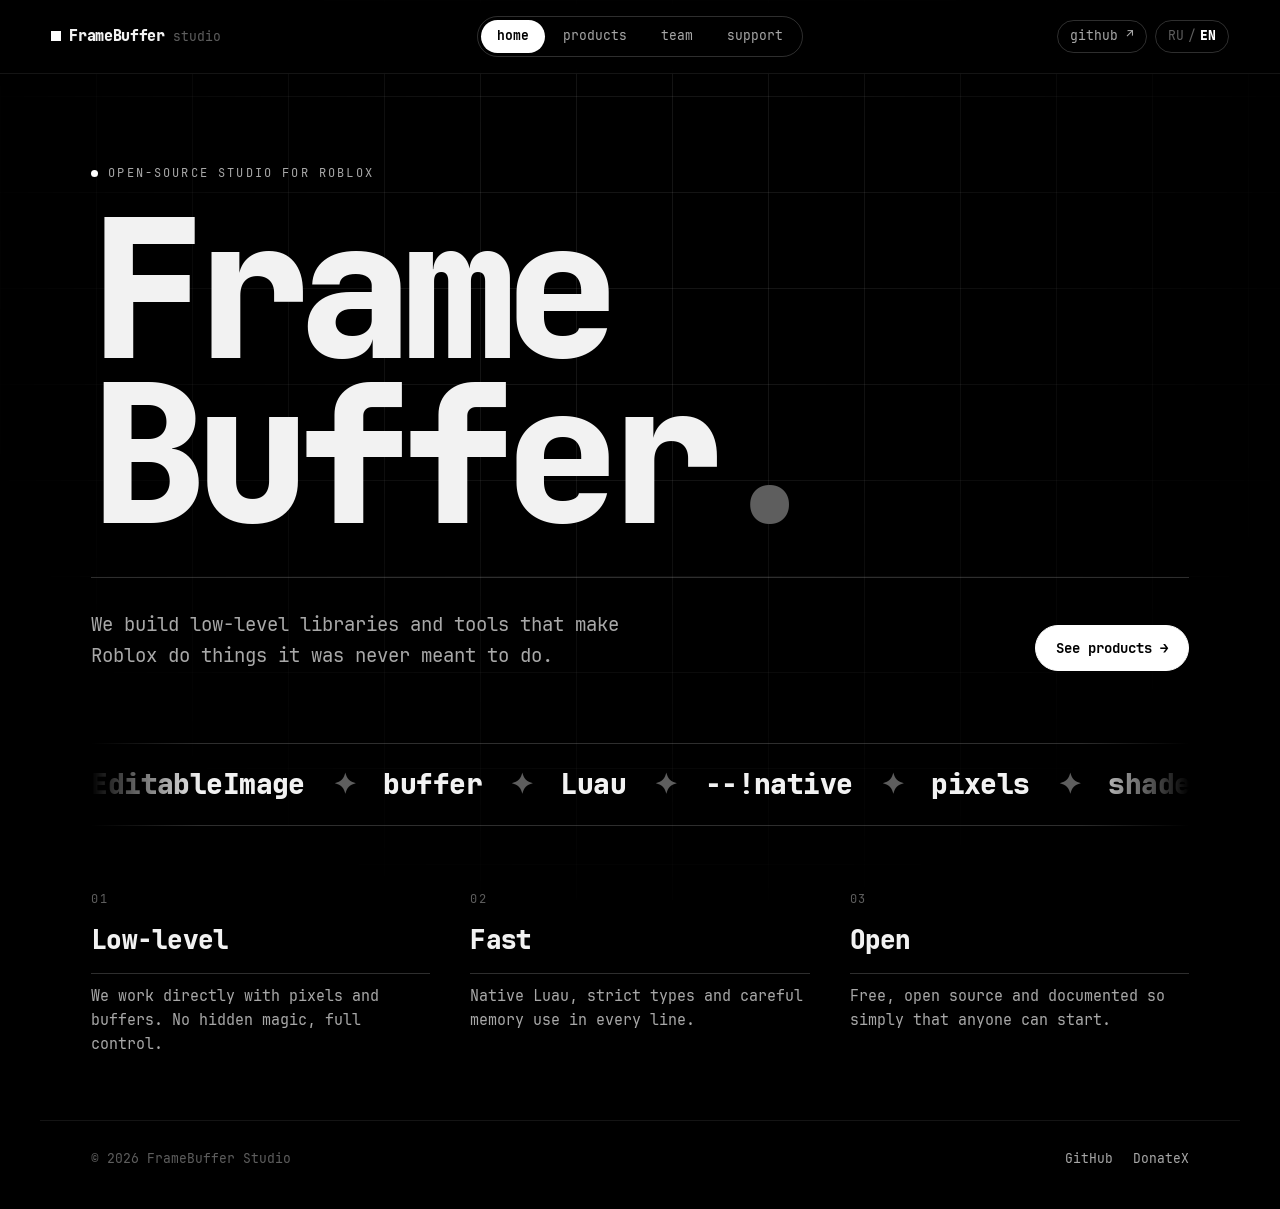
==== commit 8066bf10: "Replace stats with marquee and principles, drop extra Bloom links" ====
--- a/index.html
+++ b/index.html
@@ -43,16 +43,30 @@
             <p class="lead" data-i18n="home.lead">We build low-level libraries and tools that make Roblox do things it was never meant to do.</p>
             <div class="hero-actions">
               <a class="button solid" href="#/products" data-i18n="home.products">See products →</a>
-              <a class="button" href="./Bloom/" data-i18n="home.docs">Bloom docs ↗</a>
             </div>
           </div>
         </div>
 
-        <div class="stats">
-          <div class="stat"><span class="stat-value">01</span><span class="stat-label" data-i18n="stat.products">product released</span></div>
-          <div class="stat"><span class="stat-value">81</span><span class="stat-label" data-i18n="stat.functions">documented functions</span></div>
-          <div class="stat"><span class="stat-value">RU/EN</span><span class="stat-label" data-i18n="stat.languages">documentation languages</span></div>
-          <div class="stat"><span class="stat-value">OSS</span><span class="stat-label" data-i18n="stat.license">free and open source</span></div>
+        <div class="marquee" aria-hidden="true">
+          <div class="marquee-track"><span>EditableImage</span><span class="marquee-star" aria-hidden="true">✦</span><span>buffer</span><span class="marquee-star" aria-hidden="true">✦</span><span>Luau</span><span class="marquee-star" aria-hidden="true">✦</span><span>--!native</span><span class="marquee-star" aria-hidden="true">✦</span><span>pixels</span><span class="marquee-star" aria-hidden="true">✦</span><span>shaders</span><span class="marquee-star" aria-hidden="true">✦</span><span>fonts</span><span class="marquee-star" aria-hidden="true">✦</span><span>open source</span><span class="marquee-star" aria-hidden="true">✦</span><span>Roblox</span><span class="marquee-star" aria-hidden="true">✦</span><span>EditableImage</span><span class="marquee-star" aria-hidden="true">✦</span><span>buffer</span><span class="marquee-star" aria-hidden="true">✦</span><span>Luau</span><span class="marquee-star" aria-hidden="true">✦</span><span>--!native</span><span class="marquee-star" aria-hidden="true">✦</span><span>pixels</span><span class="marquee-star" aria-hidden="true">✦</span><span>shaders</span><span class="marquee-star" aria-hidden="true">✦</span><span>fonts</span><span class="marquee-star" aria-hidden="true">✦</span><span>open source</span><span class="marquee-star" aria-hidden="true">✦</span><span>Roblox</span><span class="marquee-star" aria-hidden="true">✦</span></div>
+        </div>
+
+        <div class="principles">
+          <div class="principle">
+            <span class="principle-index">01</span>
+            <h3 class="principle-title" data-i18n="principle.low.title">Low-level</h3>
+            <p class="principle-text" data-i18n="principle.low.text">We work directly with pixels and buffers. No hidden magic, full control.</p>
+          </div>
+          <div class="principle">
+            <span class="principle-index">02</span>
+            <h3 class="principle-title" data-i18n="principle.fast.title">Fast</h3>
+            <p class="principle-text" data-i18n="principle.fast.text">Native Luau, strict types and careful memory use in every line.</p>
+          </div>
+          <div class="principle">
+            <span class="principle-index">03</span>
+            <h3 class="principle-title" data-i18n="principle.open.title">Open</h3>
+            <p class="principle-text" data-i18n="principle.open.text">Free, open source and documented so simply that anyone can start.</p>
+          </div>
         </div>
       </section>
 
@@ -135,7 +149,6 @@
       <span>© 2026 FrameBuffer Studio</span>
       <span class="footer-links">
         <a href="https://github.com/FrameBuffer-Studio" target="_blank" rel="noopener noreferrer">GitHub</a>
-        <a href="./Bloom/">Bloom</a>
         <a href="https://donatex.gg/donate/fbstd" target="_blank" rel="noopener noreferrer">DonateX</a>
       </span>
     </footer>
--- a/assets/site.css
+++ b/assets/site.css
@@ -293,34 +293,61 @@
   font-size: 16px;
 }
 
-.stats {
-  display: grid;
-  grid-template-columns: repeat(4, minmax(0, 1fr));
+.marquee {
   margin-top: 72px;
-  border: 1px solid var(--line-strong);
-}
-
-.stat {
-  display: grid;
-  gap: 6px;
-  padding: 24px;
-}
-
-.stat + .stat {
-  border-left: 1px solid var(--line-strong);
-}
-
-.stat-value {
-  font-size: clamp(28px, 4vw, 44px);
-  font-weight: 800;
-  letter-spacing: -0.04em;
-}
-
-.stat-label {
-  color: var(--fg-dim);
+  overflow: hidden;
+  border-top: 1px solid var(--line-strong);
+  border-bottom: 1px solid var(--line-strong);
+  mask-image: linear-gradient(to right, transparent, #000 10%, #000 90%, transparent);
+}
+
+.marquee-track {
+  display: flex;
+  width: max-content;
+  gap: 28px;
+  padding: 18px 0;
+  font-size: clamp(18px, 2.4vw, 28px);
+  font-weight: 800;
+  letter-spacing: -0.02em;
+  white-space: nowrap;
+  animation: marquee 38s linear infinite;
+}
+
+.marquee-star {
+  color: var(--muted);
+}
+
+.principles {
+  display: grid;
+  grid-template-columns: repeat(3, minmax(0, 1fr));
+  gap: 40px;
+  margin-top: 64px;
+}
+
+.principle {
+  display: grid;
+  align-content: start;
+  gap: 10px;
+}
+
+.principle-index {
+  color: var(--muted);
   font-size: 12px;
-  letter-spacing: 0.08em;
-  text-transform: uppercase;
+  letter-spacing: 0.14em;
+}
+
+.principle-title {
+  margin: 0;
+  padding-bottom: 12px;
+  border-bottom: 1px solid var(--line-strong);
+  font-size: 26px;
+  font-weight: 800;
+  letter-spacing: -0.03em;
+}
+
+.principle-text {
+  margin: 0;
+  color: var(--fg-dim);
 }
 
 .view-head {
@@ -556,6 +583,12 @@
   }
 }
 
+@keyframes marquee {
+  to {
+    transform: translateX(-50%);
+  }
+}
+
 @keyframes pulse {
   50% {
     opacity: 0.3;
@@ -579,16 +612,9 @@
     grid-template-columns: minmax(0, 1fr);
   }
 
-  .stats {
-    grid-template-columns: repeat(2, minmax(0, 1fr));
-  }
-
-  .stat:nth-child(3) {
-    border-left: 0;
-  }
-
-  .stat:nth-child(n + 3) {
-    border-top: 1px solid var(--line-strong);
+  .principles {
+    grid-template-columns: minmax(0, 1fr);
+    gap: 32px;
   }
 }
 
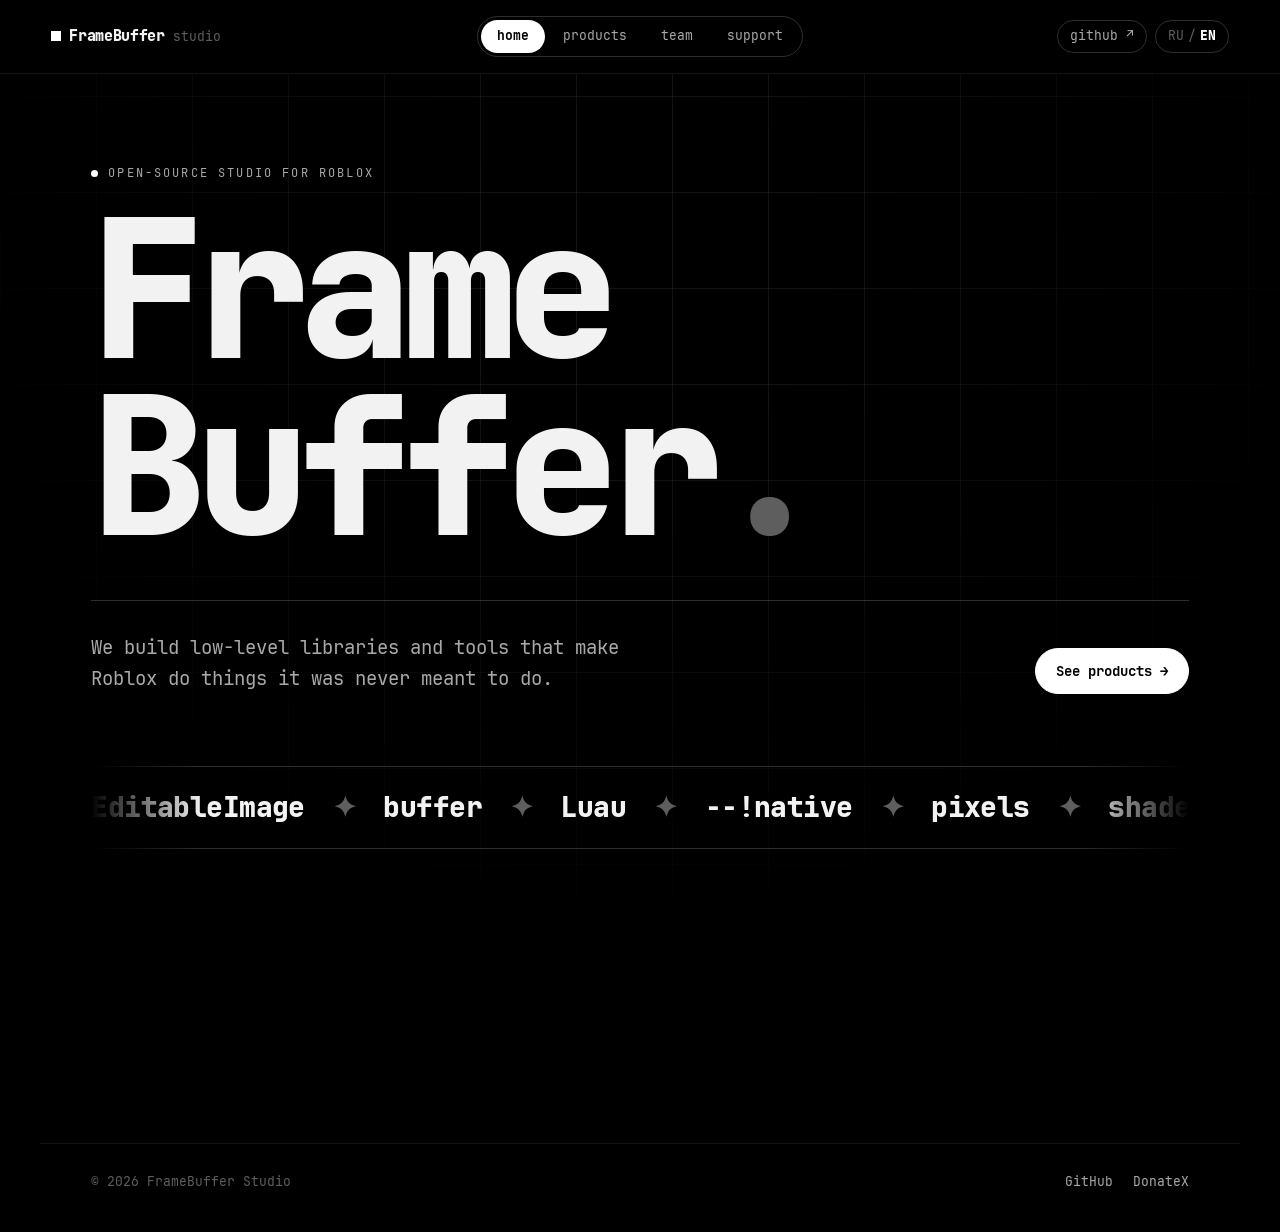
==== commit 27a53aee: "Add reveal animations, simplify Bloom spec" ====
--- a/index.html
+++ b/index.html
@@ -37,32 +37,32 @@
     <main class="page">
       <section class="view" id="view-home" role="tabpanel" data-view="home">
         <div class="hero">
-          <p class="eyebrow"><span class="dot" aria-hidden="true"></span><span data-i18n="home.eyebrow">open-source studio for roblox</span></p>
-          <h1 class="display">Frame<br>Buffer<span class="display-dot">.</span></h1>
+          <p class="eyebrow" data-reveal><span class="dot" aria-hidden="true"></span><span data-i18n="home.eyebrow">open-source studio for roblox</span></p>
+          <h1 class="display" data-reveal="mask"><span class="line"><span>Frame</span></span><span class="line"><span>Buffer<span class="display-dot">.</span></span></span></h1>
           <div class="hero-row">
-            <p class="lead" data-i18n="home.lead">We build low-level libraries and tools that make Roblox do things it was never meant to do.</p>
-            <div class="hero-actions">
+            <p class="lead" data-reveal data-i18n="home.lead">We build low-level libraries and tools that make Roblox do things it was never meant to do.</p>
+            <div class="hero-actions" data-reveal>
               <a class="button solid" href="#/products" data-i18n="home.products">See products →</a>
             </div>
           </div>
         </div>
 
-        <div class="marquee" aria-hidden="true">
+        <div class="marquee" data-reveal aria-hidden="true">
           <div class="marquee-track"><span>EditableImage</span><span class="marquee-star" aria-hidden="true">✦</span><span>buffer</span><span class="marquee-star" aria-hidden="true">✦</span><span>Luau</span><span class="marquee-star" aria-hidden="true">✦</span><span>--!native</span><span class="marquee-star" aria-hidden="true">✦</span><span>pixels</span><span class="marquee-star" aria-hidden="true">✦</span><span>shaders</span><span class="marquee-star" aria-hidden="true">✦</span><span>fonts</span><span class="marquee-star" aria-hidden="true">✦</span><span>open source</span><span class="marquee-star" aria-hidden="true">✦</span><span>Roblox</span><span class="marquee-star" aria-hidden="true">✦</span><span>EditableImage</span><span class="marquee-star" aria-hidden="true">✦</span><span>buffer</span><span class="marquee-star" aria-hidden="true">✦</span><span>Luau</span><span class="marquee-star" aria-hidden="true">✦</span><span>--!native</span><span class="marquee-star" aria-hidden="true">✦</span><span>pixels</span><span class="marquee-star" aria-hidden="true">✦</span><span>shaders</span><span class="marquee-star" aria-hidden="true">✦</span><span>fonts</span><span class="marquee-star" aria-hidden="true">✦</span><span>open source</span><span class="marquee-star" aria-hidden="true">✦</span><span>Roblox</span><span class="marquee-star" aria-hidden="true">✦</span></div>
         </div>
 
         <div class="principles">
-          <div class="principle">
+          <div class="principle" data-reveal>
             <span class="principle-index">01</span>
             <h3 class="principle-title" data-i18n="principle.low.title">Low-level</h3>
             <p class="principle-text" data-i18n="principle.low.text">We work directly with pixels and buffers. No hidden magic, full control.</p>
           </div>
-          <div class="principle">
+          <div class="principle" data-reveal>
             <span class="principle-index">02</span>
             <h3 class="principle-title" data-i18n="principle.fast.title">Fast</h3>
             <p class="principle-text" data-i18n="principle.fast.text">Native Luau, strict types and careful memory use in every line.</p>
           </div>
-          <div class="principle">
+          <div class="principle" data-reveal>
             <span class="principle-index">03</span>
             <h3 class="principle-title" data-i18n="principle.open.title">Open</h3>
             <p class="principle-text" data-i18n="principle.open.text">Free, open source and documented so simply that anyone can start.</p>
@@ -72,12 +72,12 @@
 
       <section class="view" id="view-products" role="tabpanel" data-view="products" hidden>
         <header class="view-head">
-          <p class="eyebrow"><span class="index">01</span><span data-i18n="products.eyebrow">everything we ship</span></p>
-          <h2 class="heading" data-i18n="products.title">Products</h2>
+          <p class="eyebrow" data-reveal><span class="index">01</span><span data-i18n="products.eyebrow">everything we ship</span></p>
+          <h2 class="heading" data-reveal="mask"><span class="line"><span data-i18n="products.title">Products</span></span></h2>
         </header>
 
         <div class="products">
-          <article class="product">
+          <article class="product" data-reveal>
             <div class="product-top">
               <span class="product-number">P-001</span>
               <span class="status live" data-i18n="status.live">released</span>
@@ -86,7 +86,7 @@
             <p class="product-tagline">Blossom with possibilities.</p>
             <p class="product-text" data-i18n="bloom.text">Low-level graphics library for Roblox: draws pixels, lines, shapes, textures, text and CPU shaders on EditableImage through a fast buffer.</p>
             <dl class="specs">
-              <div><dt data-i18n="spec.language">language</dt><dd>Luau · --!strict · --!native</dd></div>
+              <div><dt data-i18n="spec.language">language</dt><dd>Luau</dd></div>
               <div><dt data-i18n="spec.target">target</dt><dd>EditableImage + buffer</dd></div>
               <div><dt data-i18n="spec.features">features</dt><dd data-i18n="bloom.features">tiles, shapes, textures, TTF fonts, CPU shaders, scheduler</dd></div>
               <div><dt data-i18n="spec.license">license</dt><dd>Apache-2.0</dd></div>
@@ -98,7 +98,7 @@
             </div>
           </article>
 
-          <article class="product upcoming">
+          <article class="product upcoming" data-reveal>
             <div class="product-top">
               <span class="product-number">P-002</span>
               <span class="status" data-i18n="status.soon">in development</span>
@@ -114,17 +114,17 @@
 
       <section class="view" id="view-team" role="tabpanel" data-view="team" hidden>
         <header class="view-head">
-          <p class="eyebrow"><span class="index">02</span><span data-i18n="team.eyebrow">people behind the studio</span></p>
-          <h2 class="heading" data-i18n="team.title">Team</h2>
+          <p class="eyebrow" data-reveal><span class="index">02</span><span data-i18n="team.eyebrow">people behind the studio</span></p>
+          <h2 class="heading" data-reveal="mask"><span class="line"><span data-i18n="team.title">Team</span></span></h2>
         </header>
         <div class="people">
-          <a class="person" href="https://github.com/TheExeDEV" target="_blank" rel="noopener noreferrer">
+          <a class="person" data-reveal href="https://github.com/TheExeDEV" target="_blank" rel="noopener noreferrer">
             <span class="person-initial" aria-hidden="true">T</span>
             <span class="person-name">TheExe</span>
             <span class="person-role" data-i18n="team.owner">Studio owner</span>
             <span class="person-link">github.com/TheExeDEV ↗</span>
           </a>
-          <a class="person" href="https://github.com/onedps" target="_blank" rel="noopener noreferrer">
+          <a class="person" data-reveal href="https://github.com/onedps" target="_blank" rel="noopener noreferrer">
             <span class="person-initial" aria-hidden="true">O</span>
             <span class="person-name">Onedps</span>
             <span class="person-role" data-i18n="team.creator">Creator of Bloom</span>
@@ -135,12 +135,12 @@
 
       <section class="view" id="view-support" role="tabpanel" data-view="support" hidden>
         <header class="view-head">
-          <p class="eyebrow"><span class="index">03</span><span data-i18n="support.eyebrow">keep it free</span></p>
-          <h2 class="heading" data-i18n="support.title">Support</h2>
+          <p class="eyebrow" data-reveal><span class="index">03</span><span data-i18n="support.eyebrow">keep it free</span></p>
+          <h2 class="heading" data-reveal="mask"><span class="line"><span data-i18n="support.title">Support</span></span></h2>
         </header>
-        <div class="support">
-          <p class="lead" data-i18n="support.text">Our libraries are free and open source. If they help you, you can support the studio.</p>
-          <a class="button solid big" href="https://donatex.gg/donate/fbstd" target="_blank" rel="noopener noreferrer" data-i18n="support.donate">♥ Donate via DonateX ↗</a>
+        <div class="support" data-reveal>
+          <p class="lead" data-reveal data-i18n="support.text">Our libraries are free and open source. If they help you, you can support the studio.</p>
+          <a class="button solid big" data-reveal href="https://donatex.gg/donate/fbstd" target="_blank" rel="noopener noreferrer" data-i18n="support.donate">♥ Donate via DonateX ↗</a>
         </div>
       </section>
     </main>
--- a/assets/site.css
+++ b/assets/site.css
@@ -194,7 +194,51 @@
 
 .view {
   padding: clamp(48px, 10vh, 120px) 0 64px;
-  animation: rise 500ms var(--ease) both;
+}
+
+.page [data-reveal] {
+  opacity: 0;
+  transform: translateY(22px);
+  filter: blur(8px);
+  transition:
+    opacity 800ms var(--ease) calc(var(--order, 0) * 90ms),
+    transform 800ms var(--ease) calc(var(--order, 0) * 90ms),
+    filter 800ms var(--ease) calc(var(--order, 0) * 90ms),
+    background 300ms var(--ease),
+    color 300ms var(--ease),
+    border-color 200ms var(--ease);
+}
+
+.page [data-reveal].in {
+  opacity: 1;
+  transform: none;
+  filter: none;
+}
+
+.page [data-reveal="mask"] {
+  opacity: 1;
+  transform: none;
+  filter: none;
+}
+
+.line {
+  display: block;
+  overflow: hidden;
+  padding-bottom: 0.06em;
+}
+
+.line > span {
+  display: inline-block;
+  transform: translateY(110%) skewY(6deg);
+  transition: transform 1000ms var(--ease);
+}
+
+.line + .line > span {
+  transition-delay: 120ms;
+}
+
+.page [data-reveal="mask"].in .line > span {
+  transform: none;
 }
 
 .eyebrow {
@@ -572,17 +616,6 @@
   color: var(--white);
 }
 
-@keyframes rise {
-  from {
-    opacity: 0;
-    transform: translateY(12px);
-  }
-  to {
-    opacity: 1;
-    transform: none;
-  }
-}
-
 @keyframes marquee {
   to {
     transform: translateX(-50%);
@@ -619,7 +652,6 @@
 }
 
 @media (prefers-reduced-motion: reduce) {
-  .view,
   .dot,
   .status.live::before {
     animation: none;
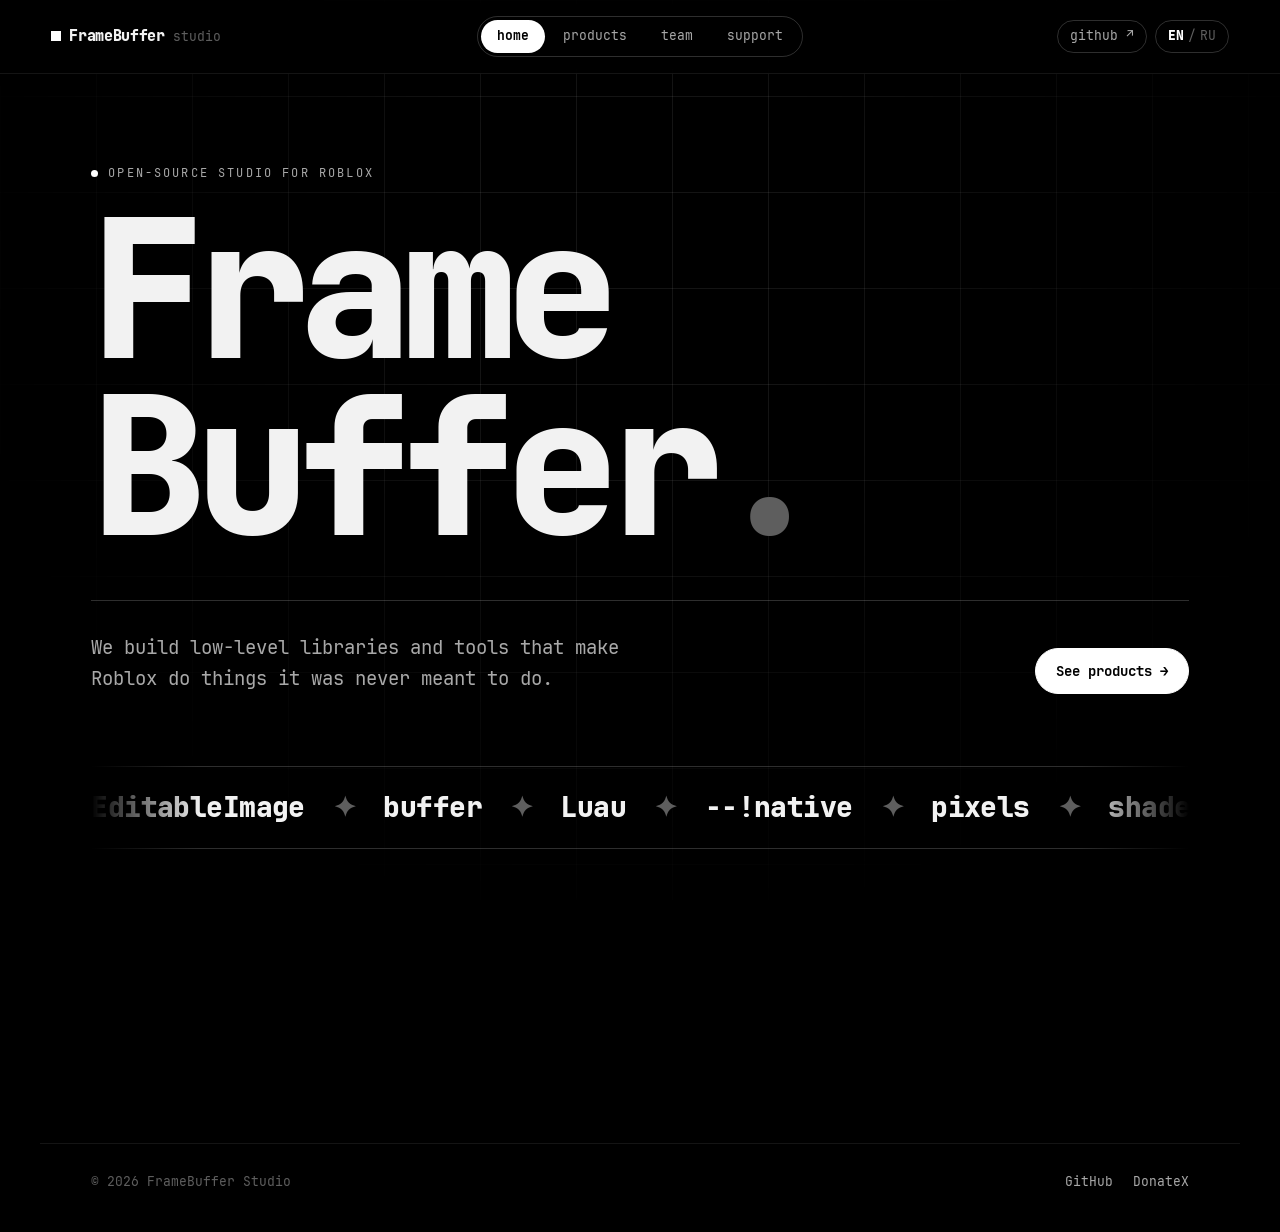
==== commit e9cd000f: "Drive the site from studio.json" ====
--- a/index.html
+++ b/index.html
@@ -19,138 +19,70 @@
     <header class="topbar">
       <a class="brand" href="#/home">
         <span class="brand-mark" aria-hidden="true"></span>
-        <span class="brand-name">FrameBuffer</span>
-        <span class="brand-dim">studio</span>
+        <span class="brand-name" id="brand-name">FrameBuffer</span>
+        <span class="brand-dim" id="brand-suffix">studio</span>
       </a>
       <nav class="tabs" role="tablist" aria-label="Sections">
-        <a class="tab" role="tab" href="#/home" data-view="home" data-i18n="tab.home">home</a>
-        <a class="tab" role="tab" href="#/products" data-view="products" data-i18n="tab.products">products</a>
-        <a class="tab" role="tab" href="#/team" data-view="team" data-i18n="tab.team">team</a>
-        <a class="tab" role="tab" href="#/support" data-view="support" data-i18n="tab.support">support</a>
+        <a class="tab" role="tab" href="#/home" data-view="home" data-ui="tab.home">home</a>
+        <a class="tab" role="tab" href="#/products" data-view="products" data-ui="tab.products">products</a>
+        <a class="tab" role="tab" href="#/team" data-view="team" data-ui="tab.team">team</a>
+        <a class="tab" role="tab" href="#/support" data-view="support" data-ui="tab.support">support</a>
       </nav>
       <div class="topbar-actions">
-        <a class="pill" href="https://github.com/FrameBuffer-Studio" target="_blank" rel="noopener noreferrer">github ↗</a>
-        <button class="pill lang" id="lang" type="button" aria-label="Switch language"><span data-lang="ru">RU</span><span class="lang-sep">/</span><span data-lang="en">EN</span></button>
+        <a class="pill" id="github-link" href="https://github.com/FrameBuffer-Studio" target="_blank" rel="noopener noreferrer">github ↗</a>
+        <button class="pill lang" id="lang" type="button" aria-label="Switch language"></button>
       </div>
     </header>
 
     <main class="page">
       <section class="view" id="view-home" role="tabpanel" data-view="home">
         <div class="hero">
-          <p class="eyebrow" data-reveal><span class="dot" aria-hidden="true"></span><span data-i18n="home.eyebrow">open-source studio for roblox</span></p>
-          <h1 class="display" data-reveal="mask"><span class="line"><span>Frame</span></span><span class="line"><span>Buffer<span class="display-dot">.</span></span></span></h1>
+          <p class="eyebrow" data-reveal><span class="dot" aria-hidden="true"></span><span data-ui="home.eyebrow"></span></p>
+          <h1 class="display" data-reveal="mask"><span class="line"><span id="display-first">Frame</span></span><span class="line"><span><span id="display-second">Buffer</span><span class="display-dot">.</span></span></span></h1>
           <div class="hero-row">
-            <p class="lead" data-reveal data-i18n="home.lead">We build low-level libraries and tools that make Roblox do things it was never meant to do.</p>
+            <p class="lead" data-reveal data-ui="home.lead"></p>
             <div class="hero-actions" data-reveal>
-              <a class="button solid" href="#/products" data-i18n="home.products">See products →</a>
+              <a class="button solid" href="#/products" data-ui="home.products"></a>
             </div>
           </div>
         </div>
-
         <div class="marquee" data-reveal aria-hidden="true">
-          <div class="marquee-track"><span>EditableImage</span><span class="marquee-star" aria-hidden="true">✦</span><span>buffer</span><span class="marquee-star" aria-hidden="true">✦</span><span>Luau</span><span class="marquee-star" aria-hidden="true">✦</span><span>--!native</span><span class="marquee-star" aria-hidden="true">✦</span><span>pixels</span><span class="marquee-star" aria-hidden="true">✦</span><span>shaders</span><span class="marquee-star" aria-hidden="true">✦</span><span>fonts</span><span class="marquee-star" aria-hidden="true">✦</span><span>open source</span><span class="marquee-star" aria-hidden="true">✦</span><span>Roblox</span><span class="marquee-star" aria-hidden="true">✦</span><span>EditableImage</span><span class="marquee-star" aria-hidden="true">✦</span><span>buffer</span><span class="marquee-star" aria-hidden="true">✦</span><span>Luau</span><span class="marquee-star" aria-hidden="true">✦</span><span>--!native</span><span class="marquee-star" aria-hidden="true">✦</span><span>pixels</span><span class="marquee-star" aria-hidden="true">✦</span><span>shaders</span><span class="marquee-star" aria-hidden="true">✦</span><span>fonts</span><span class="marquee-star" aria-hidden="true">✦</span><span>open source</span><span class="marquee-star" aria-hidden="true">✦</span><span>Roblox</span><span class="marquee-star" aria-hidden="true">✦</span></div>
+          <div class="marquee-track" id="marquee"></div>
         </div>
-
-        <div class="principles">
-          <div class="principle" data-reveal>
-            <span class="principle-index">01</span>
-            <h3 class="principle-title" data-i18n="principle.low.title">Low-level</h3>
-            <p class="principle-text" data-i18n="principle.low.text">We work directly with pixels and buffers. No hidden magic, full control.</p>
-          </div>
-          <div class="principle" data-reveal>
-            <span class="principle-index">02</span>
-            <h3 class="principle-title" data-i18n="principle.fast.title">Fast</h3>
-            <p class="principle-text" data-i18n="principle.fast.text">Native Luau, strict types and careful memory use in every line.</p>
-          </div>
-          <div class="principle" data-reveal>
-            <span class="principle-index">03</span>
-            <h3 class="principle-title" data-i18n="principle.open.title">Open</h3>
-            <p class="principle-text" data-i18n="principle.open.text">Free, open source and documented so simply that anyone can start.</p>
-          </div>
-        </div>
+        <div class="principles" id="principles"></div>
       </section>
 
       <section class="view" id="view-products" role="tabpanel" data-view="products" hidden>
         <header class="view-head">
-          <p class="eyebrow" data-reveal><span class="index">01</span><span data-i18n="products.eyebrow">everything we ship</span></p>
-          <h2 class="heading" data-reveal="mask"><span class="line"><span data-i18n="products.title">Products</span></span></h2>
+          <p class="eyebrow" data-reveal><span class="index">01</span><span data-ui="products.eyebrow"></span></p>
+          <h2 class="heading" data-reveal="mask"><span class="line"><span data-ui="products.title"></span></span></h2>
         </header>
-
-        <div class="products">
-          <article class="product" data-reveal>
-            <div class="product-top">
-              <span class="product-number">P-001</span>
-              <span class="status live" data-i18n="status.live">released</span>
-            </div>
-            <h3 class="product-name">Bloom</h3>
-            <p class="product-tagline">Blossom with possibilities.</p>
-            <p class="product-text" data-i18n="bloom.text">Low-level graphics library for Roblox: draws pixels, lines, shapes, textures, text and CPU shaders on EditableImage through a fast buffer.</p>
-            <dl class="specs">
-              <div><dt data-i18n="spec.language">language</dt><dd>Luau</dd></div>
-              <div><dt data-i18n="spec.target">target</dt><dd>EditableImage + buffer</dd></div>
-              <div><dt data-i18n="spec.features">features</dt><dd data-i18n="bloom.features">tiles, shapes, textures, TTF fonts, CPU shaders, scheduler</dd></div>
-              <div><dt data-i18n="spec.license">license</dt><dd>Apache-2.0</dd></div>
-            </dl>
-            <div class="product-links">
-              <a class="button solid" href="./Bloom/" data-i18n="bloom.docs">Documentation →</a>
-              <a class="button" href="./Bloom/#/first-picture" data-i18n="bloom.start">Quick start</a>
-              <a class="button" href="https://github.com/FrameBuffer-Studio/Bloom" target="_blank" rel="noopener noreferrer">GitHub ↗</a>
-            </div>
-          </article>
-
-          <article class="product upcoming" data-reveal>
-            <div class="product-top">
-              <span class="product-number">P-002</span>
-              <span class="status" data-i18n="status.soon">in development</span>
-            </div>
-            <h3 class="product-name">???</h3>
-            <p class="product-text" data-i18n="soon.text">The next product is in the works. Follow the organization on GitHub to see it first.</p>
-            <div class="product-links">
-              <a class="button" href="https://github.com/FrameBuffer-Studio" target="_blank" rel="noopener noreferrer" data-i18n="soon.follow">Follow on GitHub ↗</a>
-            </div>
-          </article>
-        </div>
+        <div class="products" id="products"></div>
       </section>
 
       <section class="view" id="view-team" role="tabpanel" data-view="team" hidden>
         <header class="view-head">
-          <p class="eyebrow" data-reveal><span class="index">02</span><span data-i18n="team.eyebrow">people behind the studio</span></p>
-          <h2 class="heading" data-reveal="mask"><span class="line"><span data-i18n="team.title">Team</span></span></h2>
+          <p class="eyebrow" data-reveal><span class="index">02</span><span data-ui="team.eyebrow"></span></p>
+          <h2 class="heading" data-reveal="mask"><span class="line"><span data-ui="team.title"></span></span></h2>
         </header>
-        <div class="people">
-          <a class="person" data-reveal href="https://github.com/TheExeDEV" target="_blank" rel="noopener noreferrer">
-            <span class="person-initial" aria-hidden="true">T</span>
-            <span class="person-name">TheExe</span>
-            <span class="person-role" data-i18n="team.owner">Studio owner</span>
-            <span class="person-link">github.com/TheExeDEV ↗</span>
-          </a>
-          <a class="person" data-reveal href="https://github.com/onedps" target="_blank" rel="noopener noreferrer">
-            <span class="person-initial" aria-hidden="true">O</span>
-            <span class="person-name">Onedps</span>
-            <span class="person-role" data-i18n="team.creator">Creator of Bloom</span>
-            <span class="person-link">github.com/onedps ↗</span>
-          </a>
-        </div>
+        <div class="people" id="team"></div>
       </section>
 
       <section class="view" id="view-support" role="tabpanel" data-view="support" hidden>
         <header class="view-head">
-          <p class="eyebrow" data-reveal><span class="index">03</span><span data-i18n="support.eyebrow">keep it free</span></p>
-          <h2 class="heading" data-reveal="mask"><span class="line"><span data-i18n="support.title">Support</span></span></h2>
+          <p class="eyebrow" data-reveal><span class="index">03</span><span data-ui="support.eyebrow"></span></p>
+          <h2 class="heading" data-reveal="mask"><span class="line"><span data-ui="support.title"></span></span></h2>
         </header>
         <div class="support" data-reveal>
-          <p class="lead" data-reveal data-i18n="support.text">Our libraries are free and open source. If they help you, you can support the studio.</p>
-          <a class="button solid big" data-reveal href="https://donatex.gg/donate/fbstd" target="_blank" rel="noopener noreferrer" data-i18n="support.donate">♥ Donate via DonateX ↗</a>
+          <p class="lead" data-ui="support.text"></p>
+          <a class="button solid big" id="donate-button" target="_blank" rel="noopener noreferrer"></a>
         </div>
       </section>
     </main>
 
     <footer class="footer">
-      <span>© 2026 FrameBuffer Studio</span>
-      <span class="footer-links">
-        <a href="https://github.com/FrameBuffer-Studio" target="_blank" rel="noopener noreferrer">GitHub</a>
-        <a href="https://donatex.gg/donate/fbstd" target="_blank" rel="noopener noreferrer">DonateX</a>
-      </span>
+      <span id="copyright">© FrameBuffer Studio</span>
+      <span class="footer-links" id="footer-links"></span>
     </footer>
   </body>
 </html>
--- a/assets/site.css
+++ b/assets/site.css
@@ -40,6 +40,10 @@
 *::before,
 *::after {
   box-sizing: border-box;
+}
+
+[hidden] {
+  display: none !important;
 }
 
 body {
@@ -409,8 +413,6 @@
 .products {
   display: grid;
   gap: 1px;
-  border: 1px solid var(--line-strong);
-  background: var(--line-strong);
 }
 
 .product {
@@ -418,6 +420,7 @@
   gap: 14px;
   padding: clamp(24px, 4vw, 48px);
   background: var(--black);
+  box-shadow: 0 0 0 1px var(--line-strong);
   transition: background 300ms var(--ease);
 }
 
@@ -527,8 +530,6 @@
   display: grid;
   grid-template-columns: repeat(auto-fit, minmax(min(300px, 100%), 1fr));
   gap: 1px;
-  border: 1px solid var(--line-strong);
-  background: var(--line-strong);
 }
 
 .person {
@@ -536,6 +537,7 @@
   gap: 6px;
   padding: 32px;
   background: var(--black);
+  box-shadow: 0 0 0 1px var(--line-strong);
   text-decoration: none;
   transition: background 300ms var(--ease), color 300ms var(--ease);
 }
@@ -589,6 +591,10 @@
   border: 1px solid var(--line-strong);
 }
 
+.fatal {
+  padding: 96px 0;
+}
+
 .footer {
   display: flex;
   flex-wrap: wrap;
